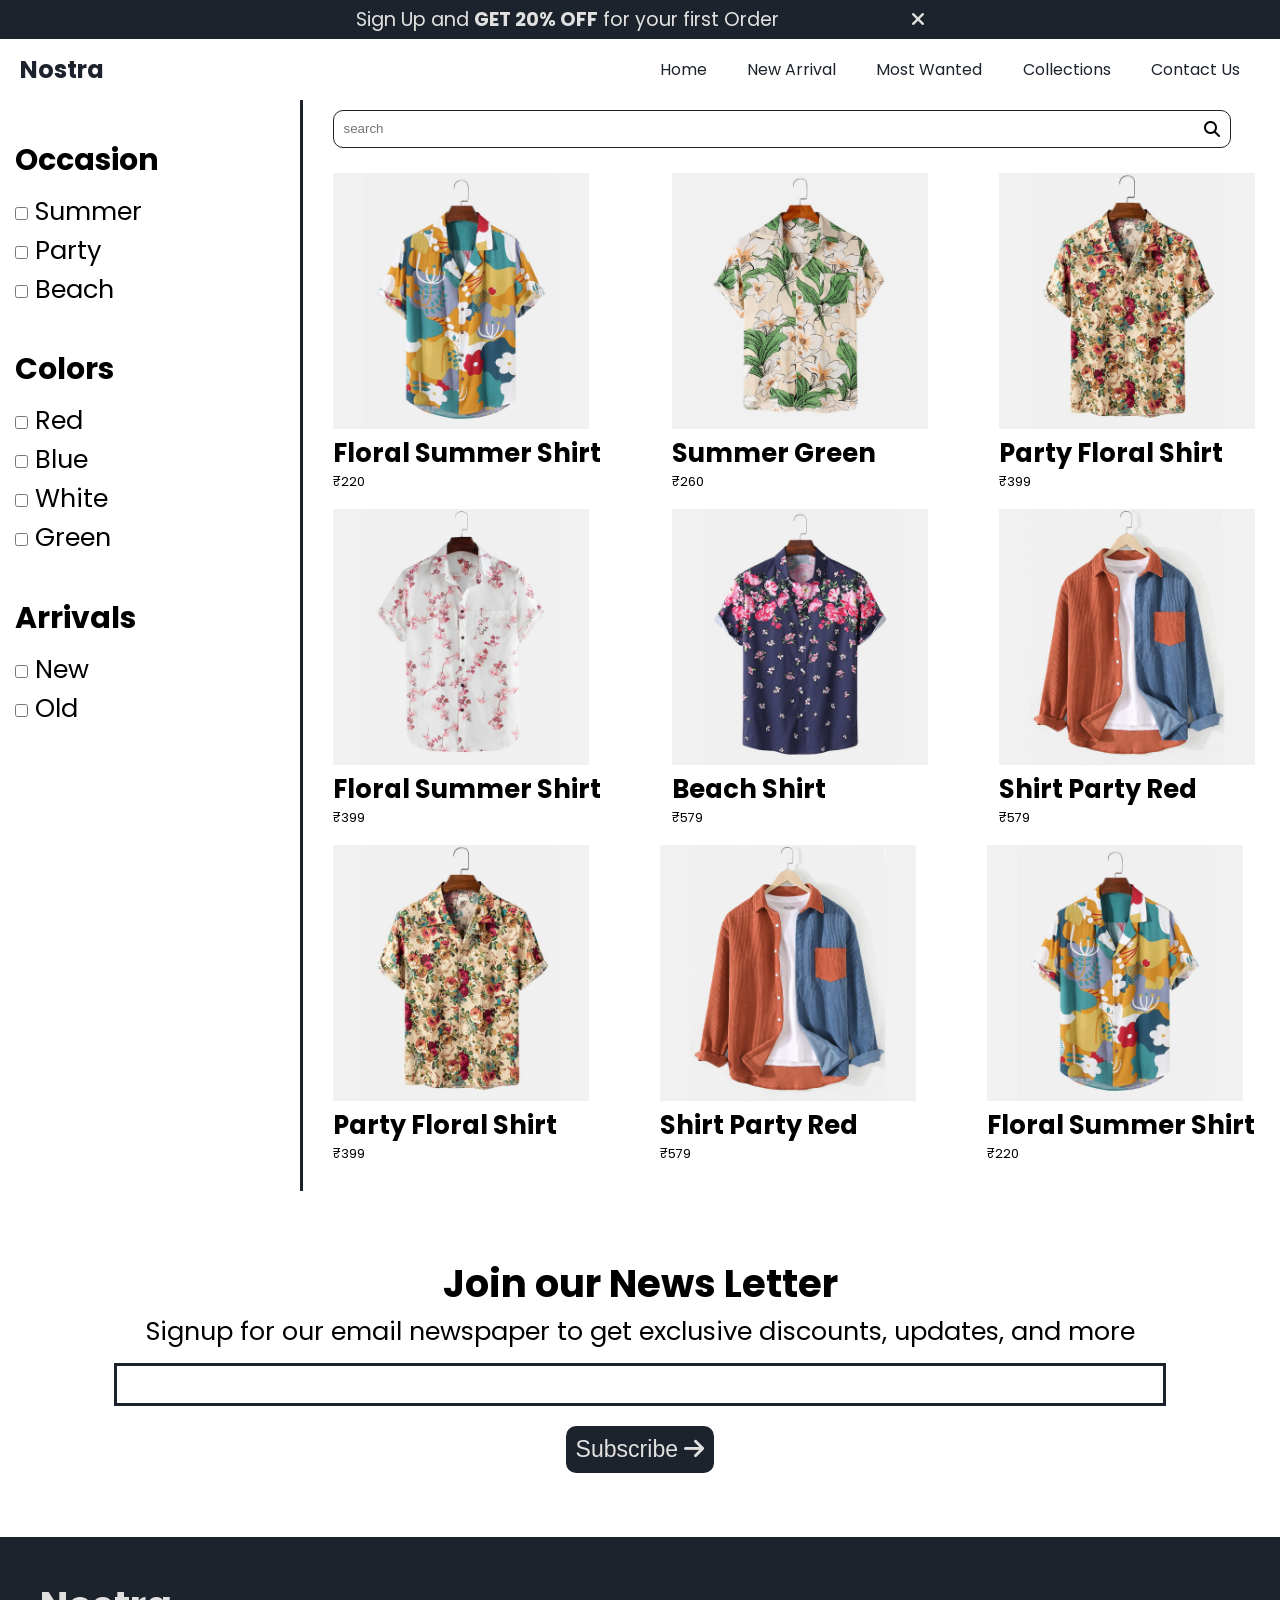
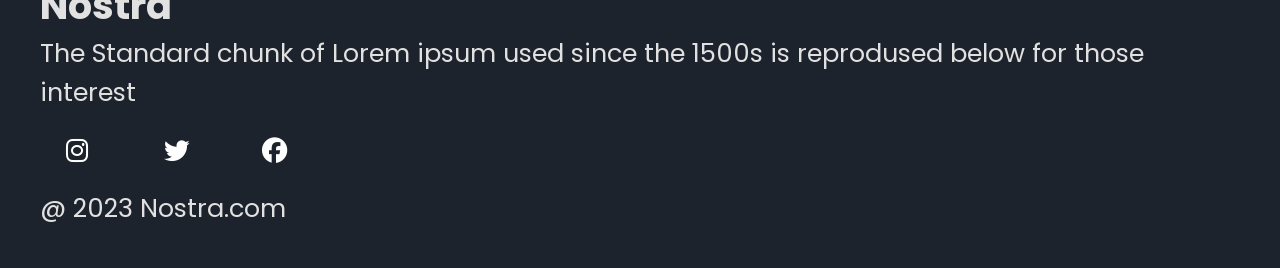
==== collections.html @ dde09bed "updated" ====
<!DOCTYPE html>
<html lang="en">
<head>
    <meta charset="UTF-8">
    <meta name="viewport" content="width=device-width, initial-scale=1.0">
    <title>Collections</title>
    <!--Link CSS File-->
    <link rel="stylesheet" href="style.css">
    <!--Link Google Fonts-->
    <link rel="preconnect" href="https://fonts.googleapis.com">
    <link rel="preconnect" href="https://fonts.gstatic.com" crossorigin>
    <link href="https://fonts.googleapis.com/css2?family=Poppins:wght@400;500;700&display=swap" rel="stylesheet">

    <!--Link Font Awesome-->
    <link rel="stylesheet" href="https://cdnjs.cloudflare.com/ajax/libs/font-awesome/6.4.2/css/all.min.css">

</head>
<body>

    <!--Offer Bar-->

    <div class="offer-bar">
        <p>Sign Up and <b>GET 20% OFF</b> for your first Order
        <i id="offer-close"  style="margin-left: 10%; cursor: pointer;" class="fa-solid fa-xmark"></i>
        </p>
    </div>

    

   

        <!--Navigation Bar-->
        <nav class="navbar">
            <h1>Nostra</h1>
            <div class="navbar-links">
                <p class="navbar-link"><a href="./index.html">Home</a></p>
                <p class="navbar-link"><a href="./index.html/#new-arrival">New Arrival</a></p>
                <p class="navbar-link"><a href="./index.html/#most-wanted">Most Wanted</a></p>
                <p class="navbar-link"><a href="./index.html/collections">Collections</a></p>
                <p class="navbar-link"><a href="./contactus.html">Contact Us</a></p>
            </div>
            

            <div class="navbar-menu-toggle">
                <i id="side-navbar-activate" class="fa-solid fa-bars"></i>
            </div>

            

            

        </nav>

        <!--Side Navbar-->

        <div class="side-navbar"> 
            <p style="text-align: right;">
                <i id="side-navbar-close" class="fa-solid fa-xmark"></i>
            </p>
            <div class="side-navbar-links">

                 <p class="side-navbar-link"><a href="./index.html">Home</a></p>
                <p class="side-navbar-link"><a href="./index.html">New Arrival</a></p>
            <p class="side-navbar-link"><a href="./index.html">Most Wanted</a></p>
            <p class="side-navbar-link"><a href="./collections.html">Collections</a></p>
            <p class="side-navbar-link"><a href="./contactus.html">Contact Us</a></p>
            </div>
            
        </div>

        <div class="container">

            <div class="divide-section">
                <div class="filter-section">
                   
                    <h3 class="filter-section-occasion">Occasion</h3>
                    <div>
                        <input type="checkbox" name="tags" value="summer"> Summer <br>
                        <input type="checkbox" name="tags" value="party"> Party <br>
                        <input type="checkbox" name="tags" value="beach"> Beach 

                    </div>
                   
                    <h3 class="filter-section-colors"> Colors </h3>
                    <div>
                    <input type="checkbox" name="tags" value="red"> Red <br>
                        <input type="checkbox" name="tags" value="blue"> Blue <br>
                        <input type="checkbox" name="tags" value="white"> White <br>
                        <input type="checkbox" name="tags" value="green"> Green
                    </div>

                    <h3 class="filter-section-arrivals"> Arrivals </h3>
                    <div>
                    <input type="checkbox" name="tags" value="new"> New <br>
                        <input type="checkbox" name="tags" value="old"> Old
                      
                    </div>

                    
                    <hr class="vertical-line">
                </div>

                <div class="product-section">
                    <form class="navbar-search">
                        <input type="search" placeholder="search">
                        <i class="fa-solid fa-magnifying-glass"></i>
                    </form>

                    <div class="products">

                    </div>
                </div>
            </div>



    <div class="news">
        <h2>Join our News Letter</h2>
        <p style="text-align: center;">Signup for our email newspaper to get exclusive discounts, updates, and more</p>
        <div style="margin-top: 10px;">
        <input class="search">
    </div>
    <div>
        <button> Subscribe <i class="fa-solid fa-arrow-right"></i> </button>
    </div>
    </div>

    </div>

    <div class="footer">
        <div class="footer-container">
            <div class="footer-box-1">
                <h2 class="headingText">Nostra</h2>
                <p>The Standard chunk of Lorem ipsum
                    used since the 1500s is reprodused
                    below for those interest</p>
                <div class="footer-icon-container">
                    <i class="icon fa-brands fa-instagram" style="color: #ffffff;"></i>
                    <i class="icon fa-brands fa-twitter" style="color: #ffffff;"></i>
                    <i class="icon fa-brands fa-facebook" style="color: #ffffff;"></i>
                </div>
            </div>

            

        </div>

        <p class="subtitle">@ 2023 Nostra.com</p>
    </div>

   
    
    <!--Link Javascript File-->
    <script type="module" src="collections.js"></script>
</body>
</html>
---- style.css ----
* {
    margin: 0px;
    padding: 0px;
}

html{
    scroll-behavior: smooth;
}



body {
    font-family: 'Poppins', sans-serif;
    
}


  body::-webkit-scrollbar {
    width: 0; 
  }
  
  

.offer-bar {
    background-color: #1D232C;
    color: #E2E1E1;
    padding: 5px;
    text-align: center;
    font-size: 1.5vw;
}

.container {
    padding-left: 15px;
    padding-right: 15px;
}

/* Main Navigation Bar*/
.navbar {
    display: flex;
    justify-content: space-between;
    color: #1D232C;
    align-items: center;
    position: sticky;
    top: 0px;
    background-color: white;
    padding-top: 1vw;
    padding-bottom: 1vw;
    padding-left: 20px;
    padding-right: 20px;
    z-index: 3;
}

.navbar-links {
    display: flex;
    width: 50%;
    justify-content: space-around;
    align-items: center;
}

.navbar-links a{
    text-decoration: none;
    color: #1D232C;
}

.navbar-links a:hover{
    text-decoration: underline;
    color: #1D232C;
}

.navbar-search {
    border: solid #1D232C 1px;
    border-radius: 10px;
    padding: 10px;
    display: flex;
    align-items: center;
    width: 95%;
}

.navbar-search input {
    border: none;
    width: 100%;
    background-color: transparent;
    
}

input:focus {
    outline: none;
}

.navbar-menu-toggle {
    display: none;
}

/*0 to 800px */

@media screen and (max-width:900px) {

    .navbar-menu-toggle {
        display: block;
    }

    .navbar-links {
        display: none;
    }

    

}

/* Side Navbar */
.side-navbar{
    position: fixed;
    top: 0;
    left: 0;
    width: 50%;
    height: 100%;
    background-color: #1D232C;
    color: #E2E1E1;
    margin-left: -60%;
    transition-duration: 1s;
    z-index: 10;
    padding: 20px;
  
}

.side-navbar-link{
    margin-bottom: 30px;
}

.side-navbar-links a{
    text-decoration: none;
    color: #E2E1E1;
}

.side-navbar-links a:hover{
    text-decoration: underline;
    color: #E2E1E1;
}

.side-navbar-search {
    border: solid #E2E1E1 1px;
    border-radius: 10px;
    padding: 10px;
    display: inline-block;
}

.side-navbar-search input {
    border: none;
    background: transparent;
}

/*Slider*/

.slider{
    overflow: hidden;
    display: flex;
    width: 100%;
    position: relative;
    
    border-radius: 5px;

}

.slider-image-container{
    display: flex;
    transition: 2s;
}

.slider-image{
    width: 100vw;
}

.slider-left-button{
    position: absolute;
    top: 35%;
    left: 5%;
    z-index: 1;
}

.slider-left-button i{
    font-size: 10vw;
    
}
.slider-right-button{
    position: absolute;
    top: 35%;
    right: 5%;
}
.slider-right-button i{
    font-size: 10vw;
}
.slider-content{
    position: absolute;
    color: white;
    text-align: center;
     width: 100%;
     top: 20%;
}
.slider-content h1{
    font-size: 5vw;
}
.slider-content button{
   padding-left: 20px;
   padding-right: 20px;
   padding-top: 10px;
   padding-bottom: 10px;
   margin-top: 10px;
   color: #1D232C;
}

/* Brands*/
.brands{
    display: flex;
    margin-top: 2vw;
    
    justify-content: space-between;
    
    
}

.brands-icon{
    width: 4vw;
    align-items: center;

}

.brands-item{
    display: flex;
    align-items: center;
    flex-direction: column;
    text-align: center;
    font-size: 2vw;
}

.servives-container-1
{
    margin-top: 5vw;
    margin-bottom: 2vw;
    display: flex;
    justify-content: space-between;
    align-items: center;
    font-size: 1.5vw;
}

.servives-container-2
{
    
    display: flex;
    justify-content: space-between;
    align-items: center;

    gap: 10px;
    font-size: 1vw;
    
}

.servives-container-2 div{
    border-radius: 5px;
    background-color: #F2F4F7;
    padding: 10px;
    
    

}

.new-arrival{
    display: flex;
    justify-content: space-between;
    margin-top: 2vw;
   
    
}

.new-arrival-container{
   position: relative;
   
    
}

.new-arrival-container img{
    border-radius: 2%;
    
     
 }
 

.overlay{
    border-radius: 2%;
    position: absolute;
    width: 100%;
    height: 100%;
    background-color: black;
    z-index: 2;
    top: 0;
    opacity: 0.6;
 }
 


.new-arrival button{
    padding-left: 10%;
    padding-right: 10%;
    padding-top: 5%;
    padding-bottom: 5%;
    margin-top: 10px;
    font-size: 1.2vw;
    color: #1D232C;
    border-radius: 10px;
    position: absolute;
    border: none;
    top: 50%;
    left: 18%;
    z-index: 2;
    

 }

 .most-wanted{
    display: flex;
    justify-content: space-between;
    margin-top: 2vw;
    overflow-x: scroll;
    gap: 20px;
   
    
}

.most-wanted-container{
   position: relative; 
}

.most-wanted img{
    border-radius: 2%;
    
     
 }

 .sale-overlay{
    position: absolute;
    top:3px;
    left: 3px;
    font-size: 2vw;
    background-color: red;
    color: white;
    padding-left: 10px;
    padding-right: 10px;
    border-radius: 10%;
 }

 .most-wanted::-webkit-scrollbar {
    appearance: none;
    
  }
   
.like-button{
    position: absolute;
    width: 15%;
    bottom: 12%;
    right: 5%;
}

.limited-offer{
    display: flex;
    justify-content: center;
    
    align-items: center;
    background-color: #1D232C;
    color: #E2E1E1;
    padding: 20px;
    font-size: 2vw;
}

.limited-offer img{
    width: 100%;
    height: 100%100%;
}

.limited-offer-text{
    padding: 5%;
}

.limited-offer button{
    padding-left: 5%;
    padding-right: 5%;
    padding-top: 2.5%;
    padding-bottom: 2.5%;
    margin-top: 10px;
    font-size: 1.2vw;
    color: #1D232C;
    border-radius: 10px;
 
    border: none;
    
    

 }

 /* Scroll Animate */

 .initial-scroll-animate{
   
    transition: 3s;
 }

 .reveal-scroll-animate{
    opacity: 0;
 }

 .news{
    font-size: 2vw;
    margin-top: 5vw;
    display: flex;
    flex-direction: column;
    align-items: center;
}

.news input{
    padding: 11px;
    width: 80vw;
    margin-bottom: 10px;
    border: solid #1D232C 3px;

}

.news input:focus{
   outline: none;

}

.news button{
    
    margin-top: 10px;
    font-size: 1.8vw;
    color: #E2E1E1;
    background-color: #1D232C;
    border-radius: 10px;
    border: none;
    padding:10px
    
    

 }


 .icon{
    width: 40px;
    margin: 2vw;

}
.footer{
    font-size: 2vw;
    margin-top: 5vw;
    padding: 40px;
    background-color: #1D232C;
    color: #E2E1E1;
    box-sizing: border-box;
}

.footer-container{
   
    display: flex;
    align-items: center;
    flex-wrap: wrap;
}

.footer-box-1{
    display: flex;
    flex-direction: column;
  
}

.footer-box-2{
    display: flex;
}

/* Collections */

.divide-section{
    display: flex;
}

.filter-section{
    flex-basis: 25%;
    position: relative;
    font-size: 2vw;
}

.product-section{
    flex-basis: 75%;
    position: relative;
}

.vertical-line {
    border: none;
    border-left: 3px solid #1D232C; /* Adjust color and width as needed */
    height: 100%; /* Adjust height as needed */
    margin: 0 20px; /* Adjust margin as needed */
    position: absolute;
    top: 0px;
    right: 0px
    
  }

.filter-section-price,.filter-section-arrivals,.filter-section-occasion,.filter-section-colors{
    margin-top: 3vw;
    margin-bottom: 10px;
    
}

.product-section{
    padding: 10px;
}

.products{
    margin-top: 2vw;
    display: flex;
    flex-wrap: wrap;
    justify-content: space-between;
    font-size:1vw;
}



  .contact-form {
    background-color: #1D232C;
    color: #dddddd;
    border-radius: 8px;
    box-shadow: 0 2px 4px rgba(0, 0, 0, 0.1);
    width: 60vw;
    margin: auto;
    padding: 5vw;
    padding-right: 10vw;
    margin-top: 10px;
  }

  .contact-form h2 {
    margin-bottom: 1vw;
   
  }

  .contact-form label {
    display: block;
    margin-bottom: 1vw;
 
  }

  .contact-form input[type="text"],
  .contact-form textarea {
    width: 100%;
    padding: 2vw;
    border: 1px solid #dddddd;
    border-radius: 4px;
    margin-bottom: 1vw;
    font-size: 1vw;
    
  }

  .contact-form textarea {
    resize: vertical;
    height: 10vh;
  }

  .contact-form input[type="submit"] {
    
    color: #ffffff;
    border: none;
    border-radius: 4px;
    padding: 10px 20px;
    cursor: pointer;
    font-size: 16px;
    background-color: #0056b3;
  }

  .contact-form input[type="submit"]:hover {
    background-color: #0056b3;
  }
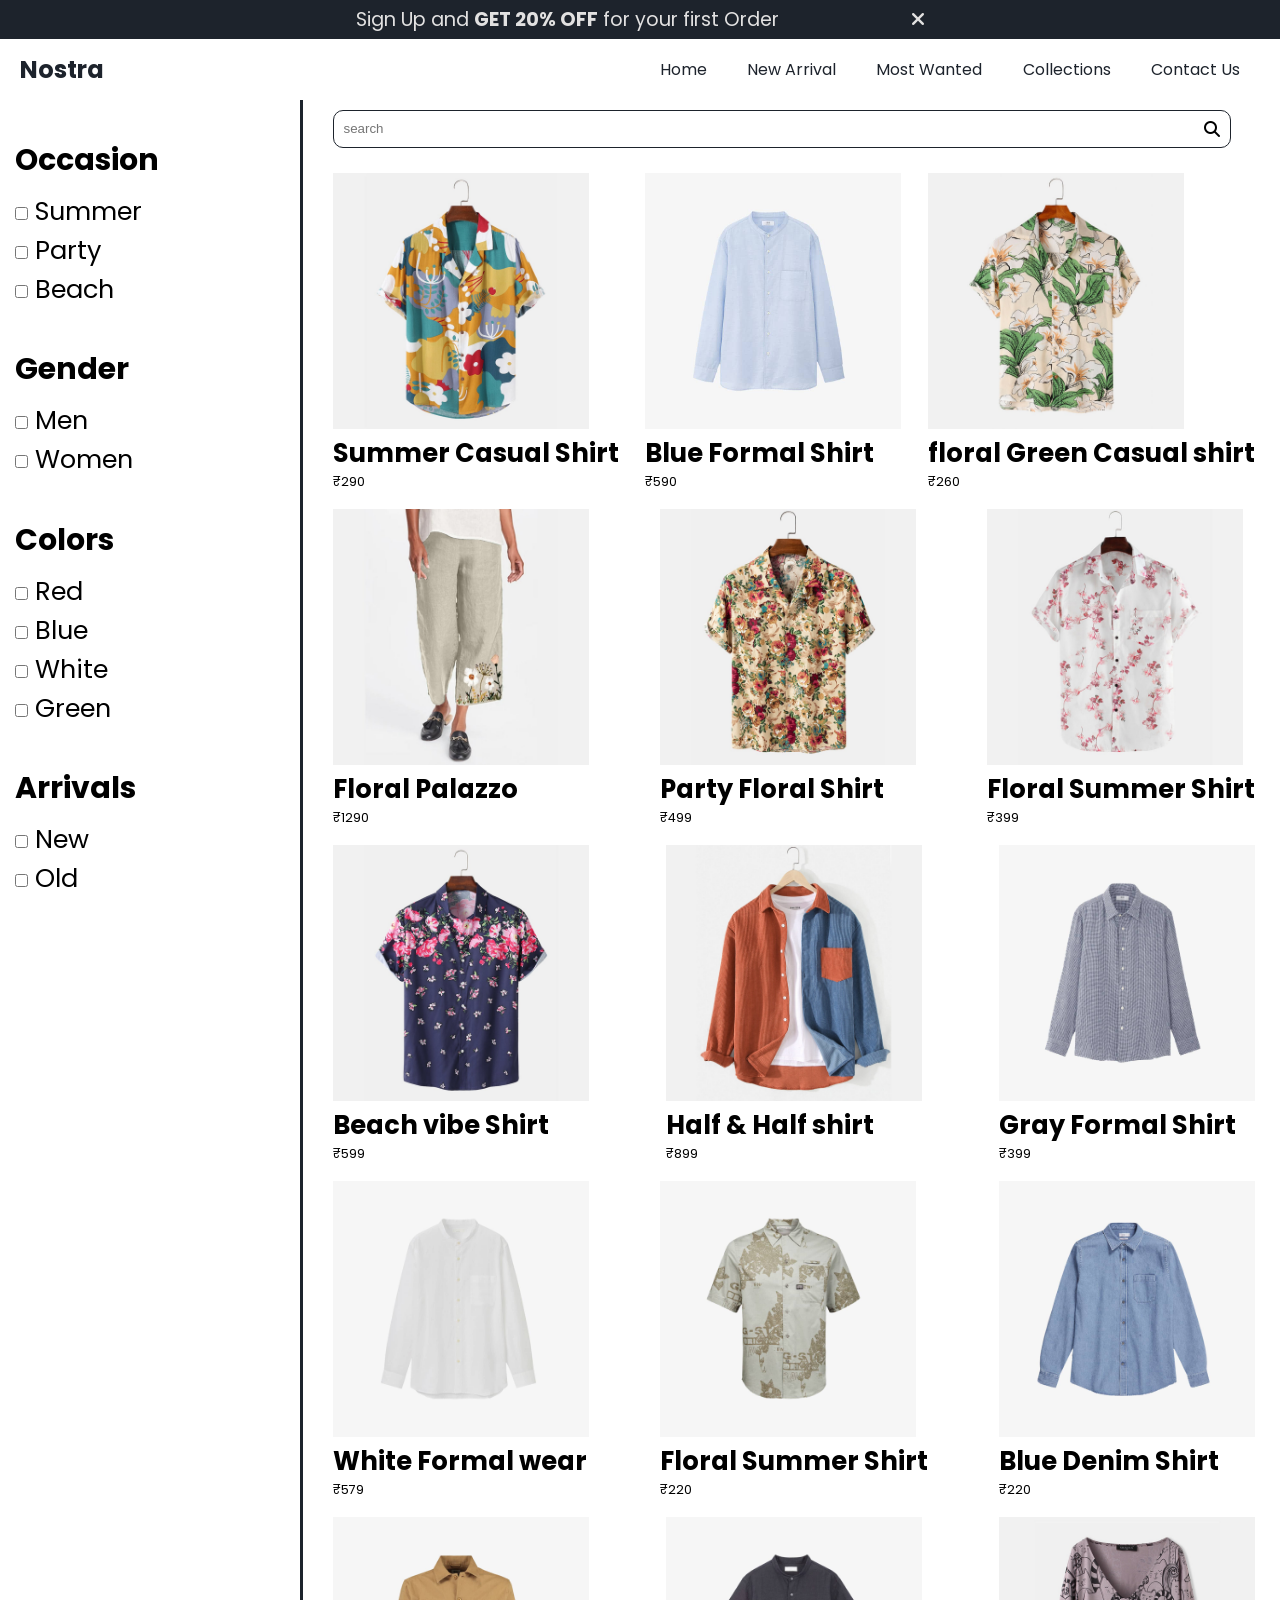
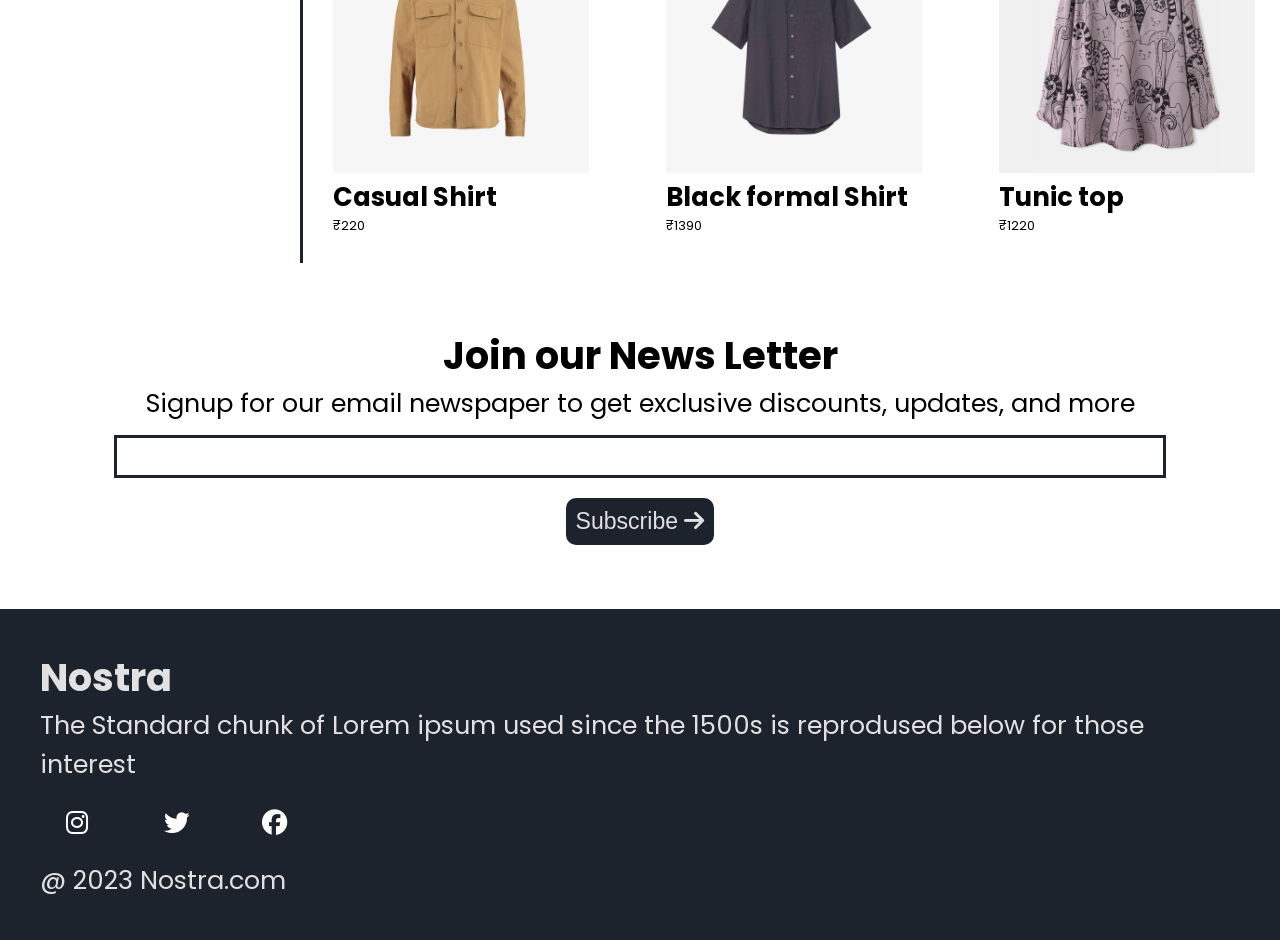
==== commit b5038fa7: "updates" ====
--- a/collections.html
+++ b/collections.html
@@ -80,6 +80,13 @@
                         <input type="checkbox" name="tags" value="beach"> Beach 
 
                     </div>
+
+                    <h3 class="filter-section-arrivals"> Gender </h3>
+                    <div>
+                    <input type="checkbox" name="tags" value="Men"> Men <br>
+                        <input type="checkbox" name="tags" value="Women"> Women
+                      
+                    </div>
                    
                     <h3 class="filter-section-colors"> Colors </h3>
                     <div>
@@ -95,6 +102,7 @@
                         <input type="checkbox" name="tags" value="old"> Old
                       
                     </div>
+                    
 
                     
                     <hr class="vertical-line">
--- a/style.css
+++ b/style.css
@@ -34,7 +34,6 @@
     padding-right: 15px;
 }
 
-/* Main Navigation Bar*/
 .navbar {
     display: flex;
     justify-content: space-between;
@@ -91,7 +90,6 @@
     display: none;
 }
 
-/*0 to 800px */
 
 @media screen and (max-width:900px) {
 
@@ -107,7 +105,6 @@
 
 }
 
-/* Side Navbar */
 .side-navbar{
     position: fixed;
     top: 0;
@@ -149,7 +146,7 @@
     background: transparent;
 }
 
-/*Slider*/
+
 
 .slider{
     overflow: hidden;
@@ -208,7 +205,7 @@
    color: #1D232C;
 }
 
-/* Brands*/
+
 .brands{
     display: flex;
     margin-top: 2vw;
@@ -395,7 +392,6 @@
 
  }
 
- /* Scroll Animate */
 
  .initial-scroll-animate{
    
@@ -473,7 +469,6 @@
     display: flex;
 }
 
-/* Collections */
 
 .divide-section{
     display: flex;
@@ -492,9 +487,9 @@
 
 .vertical-line {
     border: none;
-    border-left: 3px solid #1D232C; /* Adjust color and width as needed */
-    height: 100%; /* Adjust height as needed */
-    margin: 0 20px; /* Adjust margin as needed */
+    border-left: 3px solid #1D232C; 
+    height: 100%; 
+    margin: 0 20px; 
     position: absolute;
     top: 0px;
     right: 0px
